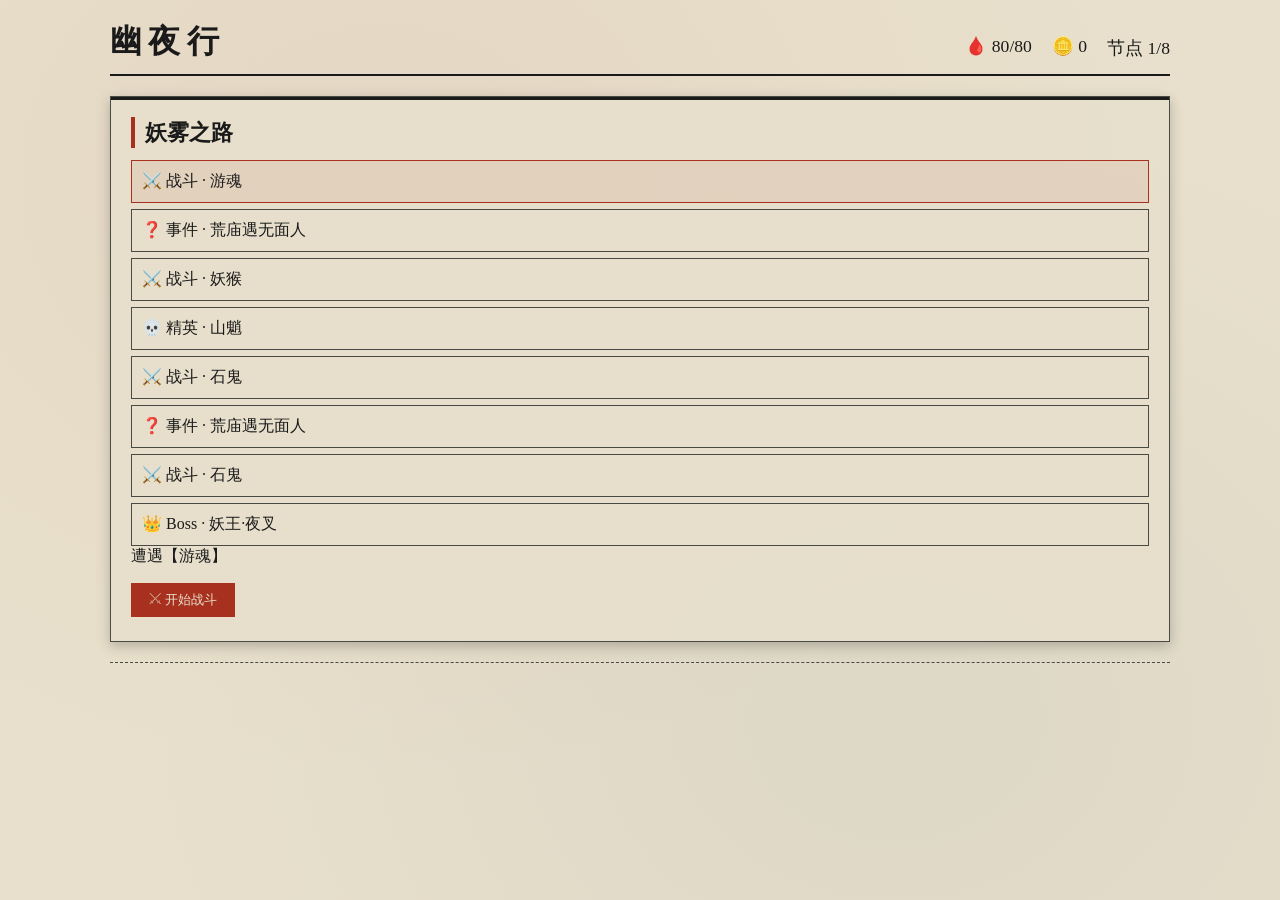
==== youye/index.html @ c71e5a1a "feat(youye): UI 层 + 平衡调优（无脑 42% / 有策略 77% 胜率）+ 平衡模拟脚本" ====
<!DOCTYPE html>
<html lang="zh-CN">
<head>
<meta charset="UTF-8">
<meta name="viewport" content="width=device-width, initial-scale=1.0">
<title>幽夜行 · 卡牌构筑 Roguelike</title>
<link rel="stylesheet" href="css/style.css">
</head>
<body>
<div id="app">
  <header id="topbar">
    <h1 class="title">幽夜行</h1>
    <div class="status">
      <span id="hp-display">🩸 80/80</span>
      <span id="gold-display">🪙 0</span>
      <span id="node-display">节点 0/8</span>
    </div>
  </header>

  <main id="main">
    <!-- 地图 -->
    <section id="map-panel" class="panel hidden">
      <h2>妖雾之路</h2>
      <div id="map-nodes"></div>
      <div id="map-desc"></div>
      <div id="map-actions"></div>
    </section>

    <!-- 战斗 -->
    <section id="battle-panel" class="panel hidden">
      <div id="enemy-area">
        <div id="enemy-intent"></div>
        <div id="enemy-card">
          <span id="enemy-name"></span>
          <div id="enemy-hp-bar"><div id="enemy-hp-fill"></div></div>
          <span id="enemy-hp-text"></span>
        </div>
      </div>
      <div id="player-area">
        <div id="energy-display">灵气 <b id="energy-num">3</b>/3</div>
        <div id="qish-display">气势 <b id="qish-num">0</b>/6</div>
        <div id="block-display">格挡 <b id="block-num">0</b></div>
        <div id="hp-battle">血量 <b id="hp-battle-num">80</b></div>
      </div>
      <div id="hand"></div>
      <div id="battle-actions">
        <button id="btn-end-turn" class="primary">结束回合 ▶</button>
        <button id="btn-discard">弃一张牌</button>
      </div>
    </section>

    <!-- 事件 -->
    <section id="event-panel" class="panel hidden">
      <h2 id="event-title"></h2>
      <p id="event-desc"></p>
      <div id="event-opts"></div>
    </section>

    <!-- 奖励 -->
    <section id="reward-panel" class="panel hidden">
      <h2 id="reward-title">战利品</h2>
      <div id="reward-cards"></div>
      <div id="reward-relic"></div>
    </section>

    <!-- 篝火 -->
    <section id="campfire-panel" class="panel hidden">
      <h2>🔥 篝火</h2>
      <p>休息片刻，花 50 金币回 20 血。</p>
      <button id="btn-campfire" class="primary">休息（−50 金，+20 血）</button>
      <button id="btn-campfire-skip">继续赶路</button>
    </section>

    <!-- 结算 -->
    <section id="end-panel" class="panel hidden">
      <h2 id="end-title"></h2>
      <p id="end-desc"></p>
      <button id="btn-restart" class="primary">再来一局</button>
    </section>

    <!-- 战斗日志 -->
    <div id="battle-log"></div>
  </main>
</div>
<script src="js/cards.js"></script>
<script src="js/engine.js"></script>
<script src="js/run.js"></script>
<script src="js/ui.js"></script>
</body>
</html>
---- youye/css/style.css ----
/* 水墨宣纸视觉规范 */
:root {
  --paper: #e8e0cc;
  --ink: #1a1a1a;
  --ink-soft: #4a4a44;
  --zhu: #a8301f;
  --dai: #2f4858;
  --qian: #8a6d2f;
  --shadow: rgba(26,26,26,.25);
}
* { box-sizing: border-box; margin: 0; padding: 0; }
body {
  font-family: "STKaiti","KaiTi","Songti SC","SimSun",serif;
  background:
    radial-gradient(ellipse at 30% 20%, rgba(168,48,31,.05), transparent 60%),
    radial-gradient(ellipse at 70% 80%, rgba(47,72,88,.06), transparent 60%),
    var(--paper);
  color: var(--ink);
  min-height: 100vh;
}
#app { max-width: 1100px; margin: 0 auto; padding: 20px; }

header#topbar {
  display: flex; justify-content: space-between; align-items: baseline;
  border-bottom: 2px solid var(--ink);
  padding-bottom: 10px; margin-bottom: 20px;
}
.title { font-size: 2em; letter-spacing: .2em; }
.status { display: flex; gap: 20px; font-size: 1.1em; }

.panel {
  background: rgba(232,224,204,.92);
  border: 1px solid var(--ink-soft);
  padding: 20px; margin-bottom: 20px;
  box-shadow: 0 4px 12px var(--shadow);
  position: relative;
}
.panel::before {
  content: ""; position: absolute; top: 0; left: 0;
  width: 100%; height: 3px; background: var(--ink);
}
h2 { font-size: 1.4em; margin-bottom: 12px; border-left: 4px solid var(--zhu); padding-left: 10px; }

button {
  font-family: inherit;
  background: var(--ink); color: var(--paper);
  border: none; padding: 8px 18px; cursor: pointer;
  transition: opacity .2s, transform .1s;
  margin: 4px 8px 4px 0;
}
button:hover { opacity: .85; transform: translateY(-1px); }
button:disabled { opacity: .4; cursor: not-allowed; transform: none; }
button.primary { background: var(--zhu); }

/* 卡牌 */
#hand { display: flex; flex-wrap: wrap; gap: 8px; justify-content: center; min-height: 160px; padding: 12px 0; }
.card {
  width: 92px; height: 132px;
  background: var(--paper);
  border: 2px solid var(--ink);
  border-radius: 4px;
  display: flex; flex-direction: column; align-items: center; justify-content: space-between;
  padding: 8px; cursor: pointer;
  transition: transform .15s, box-shadow .15s;
}
.card:hover { transform: translateY(-6px); box-shadow: 0 6px 14px var(--shadow); }
.card.attack { border-color: var(--zhu); }
.card.skill { border-color: var(--dai); }
.card.power { border-color: var(--qian); }
.card .cost {
  align-self: flex-end;
  width: 22px; height: 22px; border-radius: 50%;
  background: var(--zhu); color: var(--paper);
  display: flex; align-items: center; justify-content: center;
  font-size: .85em; font-weight: bold;
}
.card .name { font-size: .95em; text-align: center; font-weight: bold; }
.card .desc { font-size: .68em; color: var(--ink-soft); text-align: center; }
.card.rest { border-color: var(--qian); border-style: dashed; }

/* 敌人 */
#enemy-area { display: flex; align-items: center; gap: 20px; margin-bottom: 20px; }
#enemy-card { border: 2px solid var(--zhu); padding: 12px; min-width: 180px; background: rgba(168,48,31,.06); }
#enemy-intent { font-size: 1.3em; color: var(--zhu); font-weight: bold; }
#enemy-hp-bar { height: 10px; background: rgba(26,26,26,.1); margin: 6px 0; }
#enemy-hp-fill { height: 100%; background: var(--zhu); width: 100%; transition: width .3s; }

/* 玩家状态 */
#player-area { display: flex; gap: 24px; font-size: 1.1em; margin-bottom: 10px; flex-wrap: wrap; }
#energy-num, #qish-num, #block-num, #hp-battle-num { color: var(--zhu); }

/* 地图 */
#map-nodes { display: flex; flex-direction: column; gap: 6px; }
.node {
  padding: 10px; border: 1px solid var(--ink-soft);
  display: flex; justify-content: space-between; align-items: center;
  cursor: pointer; transition: background .2s;
}
.node:hover { background: rgba(168,48,31,.06); }
.node.done { opacity: .5; text-decoration: line-through; cursor: default; }
.node.current { border-color: var(--zhu); background: rgba(168,48,31,.08); }

/* 战斗日志 */
#battle-log {
  margin-top: 12px; padding: 10px; border-top: 1px dashed var(--ink-soft);
  max-height: 220px; overflow-y: auto; font-size: .85em; color: var(--ink-soft);
}
#battle-log div { padding: 2px 0; }

/* 事件选项 */
#event-opts { display: flex; flex-direction: column; gap: 8px; }
#event-opts button { text-align: left; background: var(--paper); color: var(--ink); border: 1px solid var(--ink); }
#event-opts button:hover { background: var(--ink); color: var(--paper); }

/* 奖励 */
#reward-cards { display: flex; gap: 12px; flex-wrap: wrap; }
#reward-cards .card { cursor: pointer; }
#reward-relic { margin-top: 12px; font-size: 1.05em; color: var(--qian); }

/* 结算 */
#end-panel { text-align: center; padding: 40px; }
#end-title { border: none; font-size: 2.2em; }

#map-actions { margin-top: 12px; }

.hidden { display: none !important; }
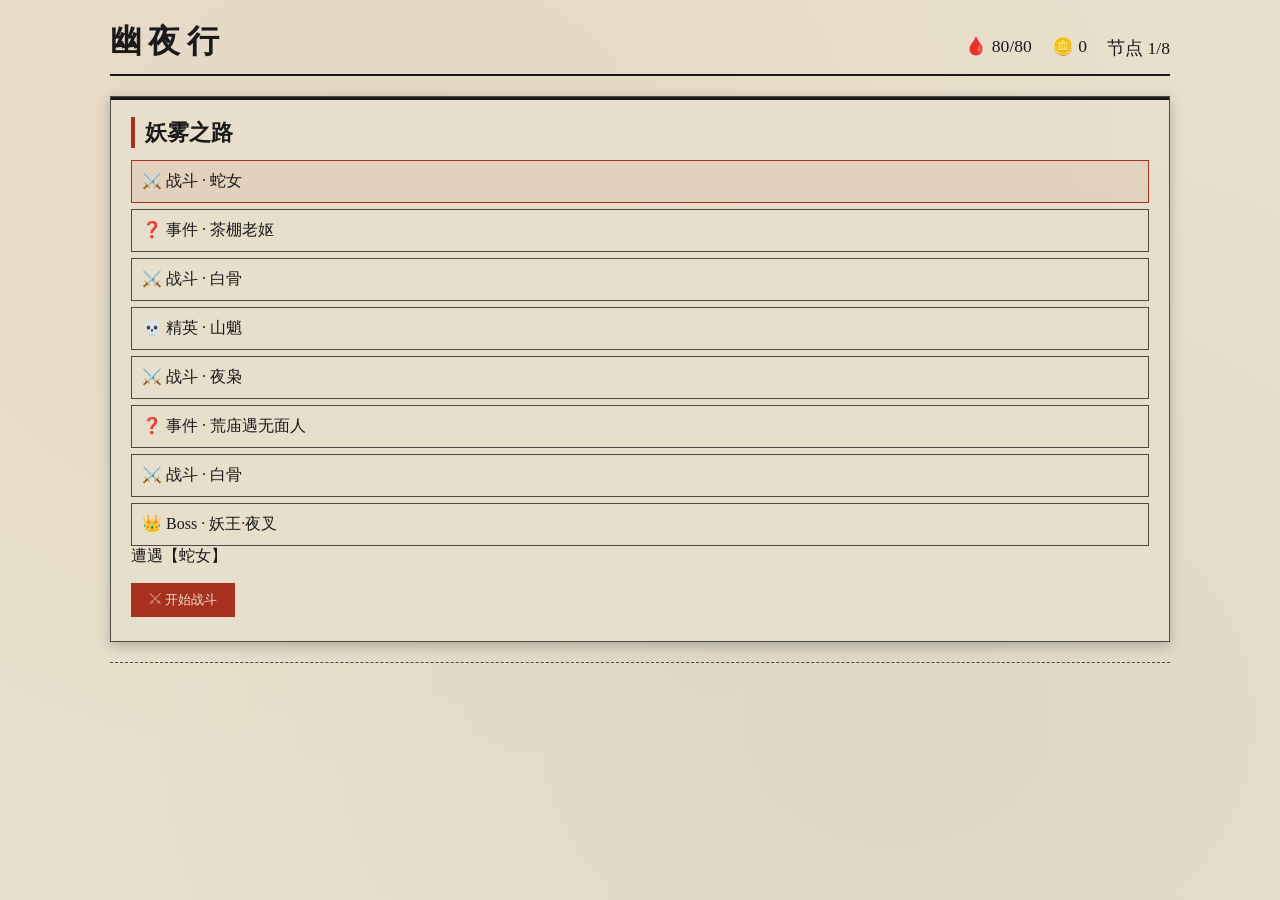
==== commit f03f8958: "feat(youye): 昆特同名牌(Bond)机制 + 本回合已打出战场行 UI（连牌发光+标记）" ====
--- a/youye/index.html
+++ b/youye/index.html
@@ -43,6 +43,10 @@
         <div id="hp-battle">血量 <b id="hp-battle-num">80</b></div>
       </div>
       <div id="hand"></div>
+      <div id="played-area">
+        <div id="played-label">本回合已打出</div>
+        <div id="played-cards"></div>
+      </div>
       <div id="battle-actions">
         <button id="btn-end-turn" class="primary">结束回合 ▶</button>
         <button id="btn-discard">弃一张牌</button>
--- a/youye/css/style.css
+++ b/youye/css/style.css
@@ -121,6 +121,40 @@
 #end-panel { text-align: center; padding: 40px; }
 #end-title { border: none; font-size: 2.2em; }
 
+/* 本回合已打出 */
+#played-area {
+  display: flex; align-items: center; gap: 12px;
+  margin-top: 12px; padding: 10px 14px;
+  border-top: 1px dashed var(--ink-soft);
+  min-height: 150px;
+}
+#played-label { font-size: .8em; color: var(--ink-soft); writing-mode: vertical-rl; }
+#played-cards { display: flex; gap: 6px; flex-wrap: wrap; align-items: flex-start; }
+#played-cards .card { width: 76px; height: 108px; opacity: .85; cursor: default; pointer-events: none; }
+#played-cards .card:hover { transform: none; box-shadow: none; }
+#played-cards .card.bonded {
+  opacity: 1;
+  border-color: var(--qian);
+  box-shadow: 0 0 12px rgba(138,109,47,.55), inset 0 0 8px rgba(138,109,47,.25);
+  animation: bondGlow 1.6s ease-in-out infinite;
+}
+/* 同名牌之间的连接线 */
+#played-cards .bond-link {
+  align-self: center; width: 22px; height: 3px;
+  background: linear-gradient(90deg, var(--qian), transparent);
+  position: relative;
+}
+#played-cards .bond-link::after {
+  content: "🔗"; position: absolute; left: 50%; top: 50%;
+  transform: translate(-50%,-50%); font-size: .7em;
+}
+@keyframes bondGlow {
+  0%,100% { box-shadow: 0 0 8px rgba(138,109,47,.45), inset 0 0 6px rgba(138,109,47,.2); }
+  50% { box-shadow: 0 0 18px rgba(138,109,47,.75), inset 0 0 12px rgba(138,109,47,.35); }
+}
+#played-cards .card .desc { font-size: .6em; }
+#played-cards .card .name { font-size: .85em; }
+
 #map-actions { margin-top: 12px; }
 
 .hidden { display: none !important; }
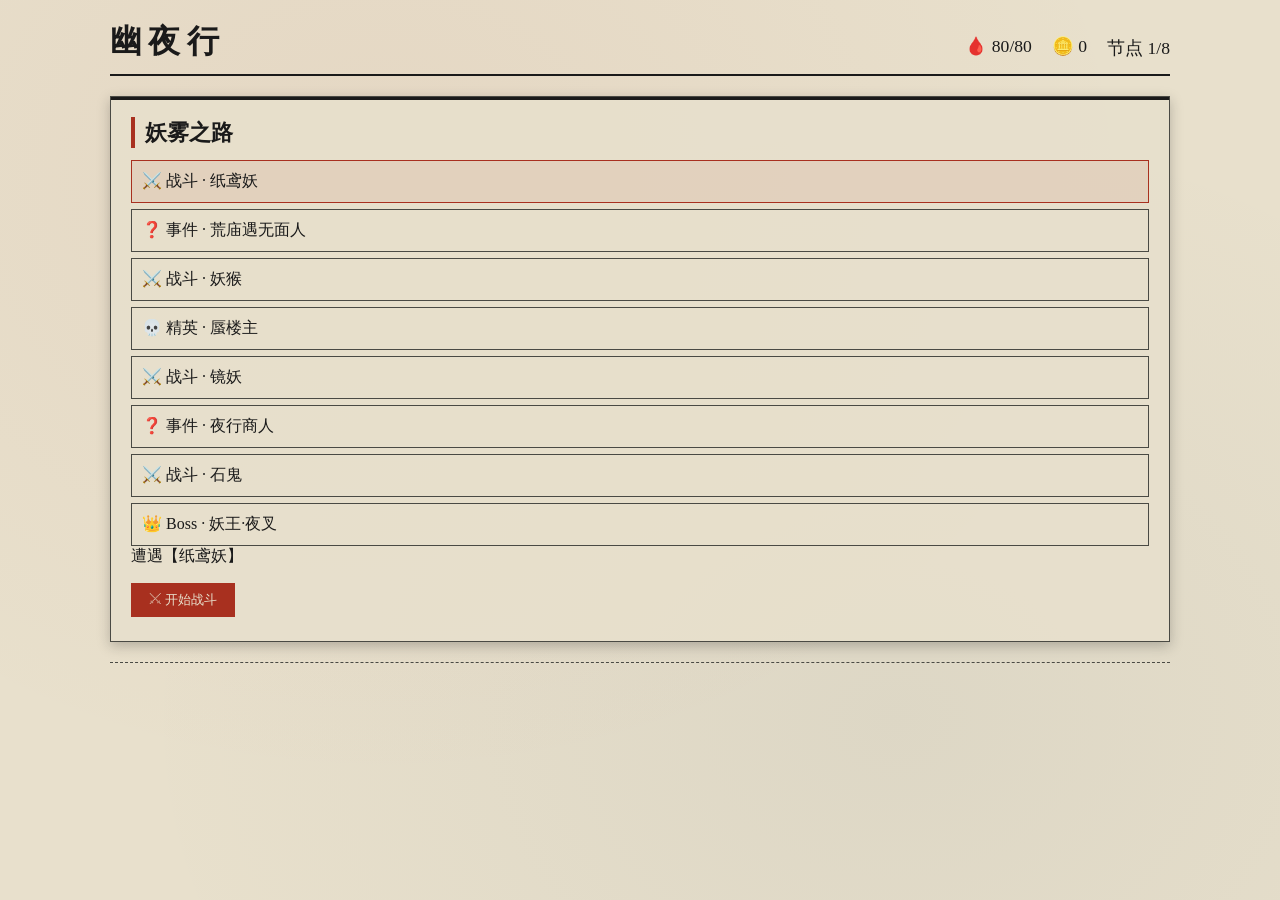
==== commit b3de79b8: "feat(youye): Bond 动态特效 - 伤害数字弹出、连牌爆发光环、屏幕闪光、敌人震动" ====
--- a/youye/index.html
+++ b/youye/index.html
@@ -85,6 +85,7 @@
     <!-- 战斗日志 -->
     <div id="battle-log"></div>
   </main>
+<div id="fx-layer"></div>
 </div>
 <script src="js/cards.js"></script>
 <script src="js/engine.js"></script>
--- a/youye/css/style.css
+++ b/youye/css/style.css
@@ -155,6 +155,53 @@
 #played-cards .card .desc { font-size: .6em; }
 #played-cards .card .name { font-size: .85em; }
 
+/* —— 动态特效层 —— */
+#fx-layer {
+  position: fixed; inset: 0; pointer-events: none; z-index: 999;
+}
+.fx-dmg {
+  position: absolute; font-size: 38px; font-weight: bold;
+  color: var(--zhu); text-shadow: 0 2px 6px rgba(0,0,0,.4);
+  animation: dmgFloat 1.6s ease-out forwards;
+  white-space: nowrap;
+}
+.fx-dmg.bond { color: var(--qian); font-size: 48px; text-shadow: 0 0 12px rgba(138,109,47,.8); }
+.fx-dmg.ult { color: var(--zhu); font-size: 60px; text-shadow: 0 0 16px rgba(168,48,31,.9); }
+@keyframes dmgFloat {
+  0% { opacity: 0; transform: translate(-50%,-50%) scale(.4); }
+  12% { opacity: 1; transform: translate(-50%,-65%) scale(1.3); }
+  25% { transform: translate(-50%,-75%) scale(1); }
+  80% { opacity: 1; transform: translate(-50%,-130%) scale(.95); }
+  100% { opacity: 0; transform: translate(-50%,-150%) scale(.9); }
+}
+.fx-bond {
+  position: absolute; width: 12px; height: 12px; border-radius: 50%;
+  border: 4px solid var(--qian); transform: translate(-50%,-50%);
+  animation: bondBurst 1s ease-out forwards;
+}
+@keyframes bondBurst {
+  0% { width: 14px; height: 14px; opacity: 1; }
+  100% { width: 340px; height: 340px; opacity: 0; }
+}
+.fx-flash {
+  position: fixed; inset: 0; pointer-events: none;
+  animation: screenFlash .6s ease-out forwards;
+}
+@keyframes screenFlash {
+  0% { background: rgba(138,109,47,.45); }
+  60% { background: rgba(138,109,47,.15); }
+  100% { background: transparent; }
+}
+.fx-shake { animation: shake .4s ease-out; }
+@keyframes shake {
+  0%,100% { transform: translate(0,0); }
+  15% { transform: translate(-8px,3px); }
+  30% { transform: translate(8px,-3px); }
+  45% { transform: translate(-6px,2px); }
+  60% { transform: translate(6px,-2px); }
+  80% { transform: translate(-3px,1px); }
+}
+
 #map-actions { margin-top: 12px; }
 
 .hidden { display: none !important; }
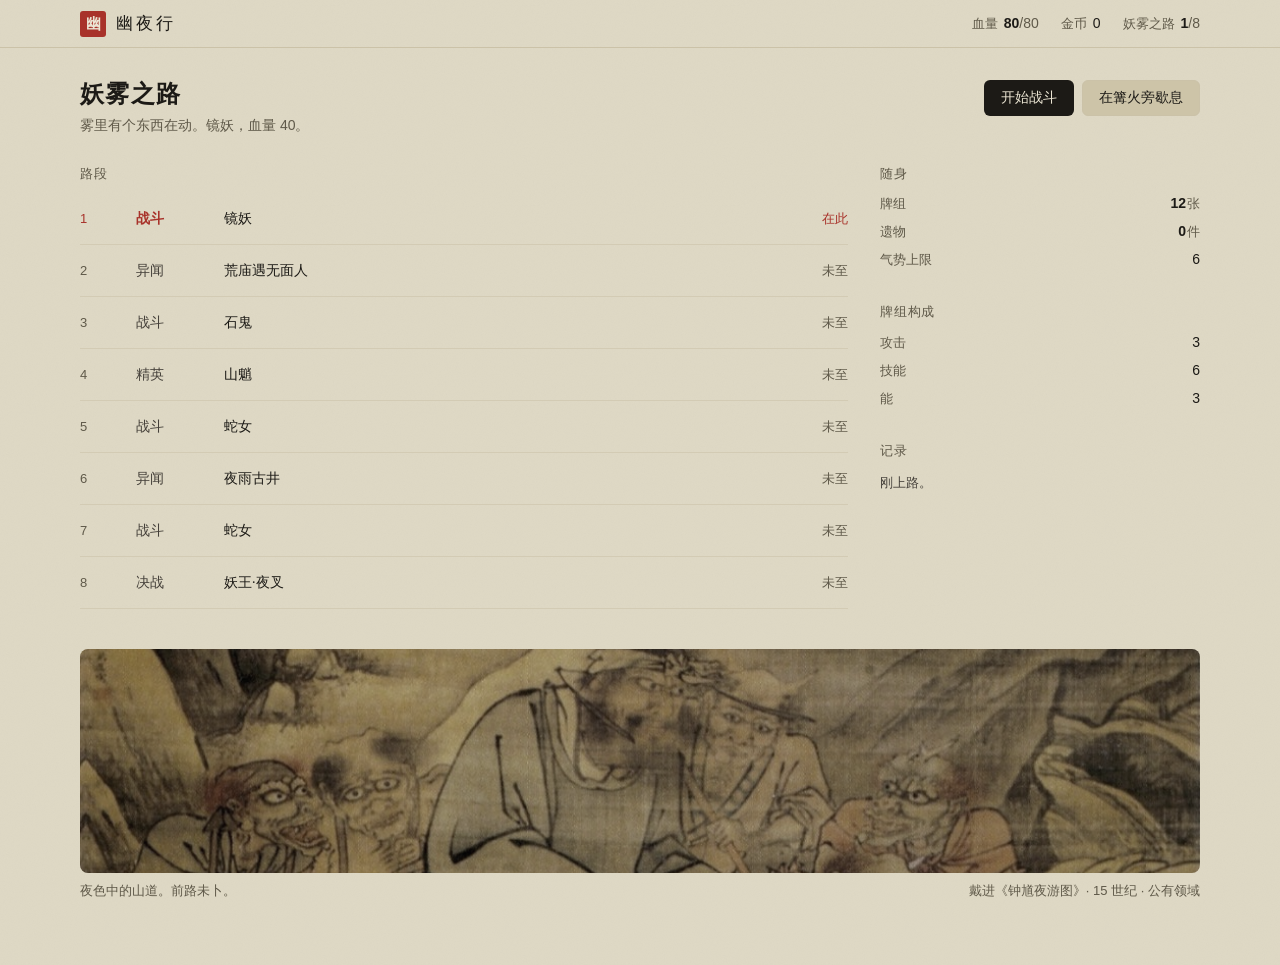
==== commit 5e976e29: "feat(youye): design-taste-frontend 重设计 — achromatic-ledger 风格、宣纸矿物色板、真画敌人画像" ====
--- a/youye/index.html
+++ b/youye/index.html
@@ -8,88 +8,197 @@
 </head>
 <body>
 <div id="app">
+
   <header id="topbar">
-    <h1 class="title">幽夜行</h1>
-    <div class="status">
-      <span id="hp-display">🩸 80/80</span>
-      <span id="gold-display">🪙 0</span>
-      <span id="node-display">节点 0/8</span>
+    <div class="brand">
+      <span class="seal" aria-hidden="true">幽</span>
+      <span class="wordmark">幽夜行</span>
     </div>
+    <dl class="run-state">
+      <div class="run-stat"><dt>血量</dt><dd><b id="hp-display">80</b><span class="of" id="hp-max">/80</span></dd></div>
+      <div class="run-stat"><dt>金币</dt><dd id="gold-display">0</dd></div>
+      <div class="run-stat"><dt>妖雾之路</dt><dd><b id="node-display">1</b><span class="of" id="node-max">/8</span></dd></div>
+    </dl>
   </header>
 
-  <main id="main">
+  <main id="canvas">
+
     <!-- 地图 -->
-    <section id="map-panel" class="panel hidden">
-      <h2>妖雾之路</h2>
-      <div id="map-nodes"></div>
-      <div id="map-desc"></div>
-      <div id="map-actions"></div>
+    <section id="map-panel" class="screen hidden">
+      <div class="title-row">
+        <div class="title-block">
+          <h1>妖雾之路</h1>
+          <p class="sub" id="map-sub"></p>
+        </div>
+        <div class="title-actions" id="map-actions"></div>
+      </div>
+      <div class="battle-grid">
+        <div class="battle-main">
+          <section class="block">
+            <h2 class="block-label">路段</h2>
+            <ol class="road" id="map-nodes"></ol>
+          </section>
+        </div>
+        <aside class="rail">
+          <section class="block">
+            <h2 class="block-label">随身</h2>
+            <dl class="kv-list">
+              <div><dt>牌组</dt><dd><b id="map-deck">12</b><span class="of">张</span></dd></div>
+              <div><dt>遗物</dt><dd><b id="map-relics">0</b><span class="of">件</span></dd></div>
+              <div><dt>气势上限</dt><dd id="map-qishcap">6</dd></div>
+            </dl>
+          </section>
+          <section class="block">
+            <h2 class="block-label">牌组构成</h2>
+            <dl class="kv-list" id="map-deck-mix"></dl>
+          </section>
+          <section class="block block-log">
+            <h2 class="block-label">记录</h2>
+            <div class="log" id="map-log"></div>
+          </section>
+        </aside>
+      </div>
+      <figure class="road-figure" id="road-figure">
+        <img id="road-figure-img" src="img/road-night.jpg" alt="夜色中的山道">
+        <figcaption>
+          <span class="figure-what">夜色中的山道。前路未卜。</span>
+          <span class="figure-credit" id="road-figure-credit"></span>
+        </figcaption>
+      </figure>
     </section>
 
     <!-- 战斗 -->
-    <section id="battle-panel" class="panel hidden">
-      <div id="enemy-area">
-        <div id="enemy-intent"></div>
-        <div id="enemy-card">
-          <span id="enemy-name"></span>
-          <div id="enemy-hp-bar"><div id="enemy-hp-fill"></div></div>
-          <span id="enemy-hp-text"></span>
-        </div>
-      </div>
-      <div id="player-area">
-        <div id="energy-display">灵气 <b id="energy-num">3</b>/3</div>
-        <div id="qish-display">气势 <b id="qish-num">0</b>/6</div>
-        <div id="block-display">格挡 <b id="block-num">0</b></div>
-        <div id="hp-battle">血量 <b id="hp-battle-num">80</b></div>
-      </div>
-      <div id="hand"></div>
-      <div id="played-area">
-        <div id="played-label">本回合已打出</div>
-        <div id="played-cards"></div>
-      </div>
-      <div id="battle-actions">
-        <button id="btn-end-turn" class="primary">结束回合 ▶</button>
-        <button id="btn-discard">弃一张牌</button>
+    <section id="battle-panel" class="screen hidden">
+      <div class="title-row">
+        <div class="title-block">
+          <h1 id="battle-title">游魂</h1>
+          <p class="sub" id="battle-sub"></p>
+        </div>
+        <div class="title-actions">
+          <button id="btn-end-turn" class="primary">结束回合</button>
+          <button id="btn-discard" class="ghost">弃一张牌</button>
+        </div>
+      </div>
+
+      <div class="battle-grid">
+        <div class="battle-main">
+
+          <section class="block">
+            <h2 class="block-label">战阵</h2>
+            <div class="played-line" id="played-cards"></div>
+            <p class="empty" id="played-empty">本回合尚未出牌</p>
+          </section>
+
+          <section class="block block-hand">
+            <h2 class="block-label">手牌</h2>
+            <div class="hand" id="hand"></div>
+            <p class="empty" id="hand-empty">手牌已空，结束回合。</p>
+          </section>
+
+        </div>
+
+        <aside class="rail">
+
+          <section class="block">
+            <h2 class="block-label">对手</h2>
+            <div class="foe">
+              <div class="foe-portrait" id="enemy-portrait"></div>
+              <div class="foe-body">
+                <p class="foe-intent" id="enemy-intent"></p>
+                <div class="meter meter-danger"><div class="meter-fill" id="enemy-hp-fill"></div></div>
+                <p class="meter-ends"><span>血量</span><span id="enemy-hp-text"></span></p>
+              </div>
+            </div>
+          </section>
+
+          <section class="block">
+            <h2 class="block-label">我方</h2>
+            <div class="qish">
+              <p class="qish-value"><b id="qish-num">0</b><span class="of">/6</span></p>
+              <p class="qish-cap">气势 · 攒满发动一剑霜寒</p>
+              <div class="meter meter-gold"><div class="meter-fill" id="qish-fill"></div></div>
+            </div>
+            <dl class="kv-list">
+              <div><dt>灵气</dt><dd><b id="energy-num">3</b><span class="of">/3</span></dd></div>
+              <div><dt>格挡</dt><dd id="block-num">0</dd></div>
+              <div><dt>血量</dt><dd id="hp-battle-num">80</dd></div>
+            </dl>
+          </section>
+
+          <section class="block">
+            <h2 class="block-label">牌堆</h2>
+            <dl class="kv-list">
+              <div><dt>抽牌堆</dt><dd id="deck-count">0</dd></div>
+              <div><dt>弃牌堆</dt><dd id="discard-count">0</dd></div>
+              <div><dt>遗物</dt><dd id="relic-count">0</dd></div>
+            </dl>
+          </section>
+
+          <section class="block block-log">
+            <h2 class="block-label">日志</h2>
+            <div class="log" id="battle-log"></div>
+          </section>
+
+        </aside>
       </div>
     </section>
 
     <!-- 事件 -->
-    <section id="event-panel" class="panel hidden">
-      <h2 id="event-title"></h2>
-      <p id="event-desc"></p>
-      <div id="event-opts"></div>
+    <section id="event-panel" class="screen hidden">
+      <div class="title-row">
+        <div class="title-block">
+          <h1 id="event-title"></h1>
+          <p class="sub" id="event-desc"></p>
+        </div>
+      </div>
+      <ul class="choices" id="event-opts"></ul>
     </section>
 
     <!-- 奖励 -->
-    <section id="reward-panel" class="panel hidden">
-      <h2 id="reward-title">战利品</h2>
-      <div id="reward-cards"></div>
-      <div id="reward-relic"></div>
+    <section id="reward-panel" class="screen hidden">
+      <div class="title-row">
+        <div class="title-block">
+          <h1>战利品</h1>
+          <p class="sub">选一张卡加入牌组</p>
+        </div>
+      </div>
+      <div class="hand hand-reward" id="reward-cards"></div>
+      <p class="relic-line" id="reward-relic"></p>
     </section>
 
     <!-- 篝火 -->
-    <section id="campfire-panel" class="panel hidden">
-      <h2>🔥 篝火</h2>
-      <p>休息片刻，花 50 金币回 20 血。</p>
-      <button id="btn-campfire" class="primary">休息（−50 金，+20 血）</button>
-      <button id="btn-campfire-skip">继续赶路</button>
+    <section id="campfire-panel" class="screen hidden">
+      <div class="title-row">
+        <div class="title-block">
+          <h1>篝火</h1>
+          <p class="sub">夜路太长，火边能歇一会儿。花 50 金币换 20 点血量。</p>
+        </div>
+        <div class="title-actions">
+          <button id="btn-campfire" class="primary">歇息（−50 金，+20 血）</button>
+          <button id="btn-campfire-skip" class="ghost">继续赶路</button>
+        </div>
+      </div>
     </section>
 
     <!-- 结算 -->
-    <section id="end-panel" class="panel hidden">
-      <h2 id="end-title"></h2>
-      <p id="end-desc"></p>
-      <button id="btn-restart" class="primary">再来一局</button>
-    </section>
-
-    <!-- 战斗日志 -->
-    <div id="battle-log"></div>
+    <section id="end-panel" class="screen hidden">
+      <div class="title-row">
+        <div class="title-block">
+          <h1 id="end-title"></h1>
+          <p class="sub" id="end-desc"></p>
+        </div>
+        <div class="title-actions">
+          <button id="btn-restart" class="primary">再来一局</button>
+        </div>
+      </div>
+    </section>
+
   </main>
-<div id="fx-layer"></div>
 </div>
+<div id="fx-layer" aria-hidden="true"></div>
 <script src="js/cards.js"></script>
 <script src="js/engine.js"></script>
 <script src="js/run.js"></script>
 <script src="js/ui.js"></script>
 </body>
-</html>+</html>
--- a/youye/css/style.css
+++ b/youye/css/style.css
@@ -1,207 +1,363 @@
-/* 水墨宣纸视觉规范 */
+/* ============================================================
+   幽夜行 — 水墨宣纸
+   风格：achromatic-ledger (seed 1168326166)
+   规则：app screen（references/app-screens.md）
+   ============================================================ */
+
 :root {
-  --paper: #e8e0cc;
-  --ink: #1a1a1a;
-  --ink-soft: #4a4a44;
-  --zhu: #a8301f;
-  --dai: #2f4858;
-  --qian: #8a6d2f;
-  --shadow: rgba(26,26,26,.25);
-}
+  /* 地面与墨：宣纸 / 松烟墨
+   所有浅色纸面 l < 0.88：不是奶油色，是宣纸本色 */
+  --paper:      #ded8c4;   /* 宣纸，页面地面 */
+  --surface:    #ebe5d3;   /* 卡片，比地面高一级 */
+  --raised:     #cdc4a8;   /* 井、轨道，比地面低一级 */
+  --ink:        #1c1a16;   /* 松烟墨，正文 */
+  --ink-2:      #45403a;   /* 次级正文 */
+  --muted:      #5f5949;   /* 说明文字，对地面 4.89:1 */
+  --border:     #cbc2a8;   /* 纸边 1.25:1 */
+  --rule:       #d3cbb4;   /* 行分隔 */
+
+  /* 三色矿物：数据色，不进 chrome */
+  --zhu:        #a8322a;   /* 朱砂：敌 / 攻击，本屏主数据 */
+  --dai:        #2f5d70;   /* 石青：技 / 格挡 */
+  --qian:       #6f520b;   /* 藤黄（文字） */
+  --qian-bar:   #b08a2a;   /* 藤黄（色带 / 计量条） */
+  --gilded:     #e5d9b4;   /* 连牌时压金纹的纸 */
+
+  --radius-card: 8px;
+  --radius-control: 6px;
+  --gap: 12px;
+  --pad: 24px;
+  --control-height: 36px;
+  --fs-title: 24px;
+  --fs-section: 16px;
+  --fs-kpi: 30px;
+  --fs-body: 14px;
+  --fs-small: 13px;
+  --col: 1120px;
+  --rail: 320px;
+
+  --face-serif: "Songti SC", "STSong", "Source Han Serif SC", "Noto Serif CJK SC", "SimSun", serif;
+  --face-sans:  "PingFang SC", "Hiragino Sans GB", "Source Han Sans SC", "Noto Sans CJK SC", "Microsoft YaHei", sans-serif;
+}
+
 * { box-sizing: border-box; margin: 0; padding: 0; }
+
 body {
-  font-family: "STKaiti","KaiTi","Songti SC","SimSun",serif;
-  background:
-    radial-gradient(ellipse at 30% 20%, rgba(168,48,31,.05), transparent 60%),
-    radial-gradient(ellipse at 70% 80%, rgba(47,72,88,.06), transparent 60%),
-    var(--paper);
+  font-family: var(--face-sans);
+  font-size: var(--fs-body);
+  line-height: 1.5;
   color: var(--ink);
+  background-color: var(--paper);
+  /* 宣纸纤维：SVG 噪点纹理，不是渐变 */
+  background-image: url("data:image/svg+xml,%3Csvg xmlns='http://www.w3.org/2000/svg' width='200' height='200'%3E%3Cfilter id='n'%3E%3CfeTurbulence type='fractalNoise' baseFrequency='0.9' numOctaves='4' stitchTiles='stitch'/%3E%3CfeColorMatrix type='saturate' values='0'/%3E%3C/filter%3E%3Crect width='200' height='200' filter='url(%23n)' opacity='0.04'/%3E%3C/svg%3E");
+  -webkit-font-smoothing: antialiased;
   min-height: 100vh;
 }
-#app { max-width: 1100px; margin: 0 auto; padding: 20px; }
-
-header#topbar {
-  display: flex; justify-content: space-between; align-items: baseline;
-  border-bottom: 2px solid var(--ink);
-  padding-bottom: 10px; margin-bottom: 20px;
-}
-.title { font-size: 2em; letter-spacing: .2em; }
-.status { display: flex; gap: 20px; font-size: 1.1em; }
-
-.panel {
-  background: rgba(232,224,204,.92);
-  border: 1px solid var(--ink-soft);
-  padding: 20px; margin-bottom: 20px;
-  box-shadow: 0 4px 12px var(--shadow);
-  position: relative;
-}
-.panel::before {
-  content: ""; position: absolute; top: 0; left: 0;
-  width: 100%; height: 3px; background: var(--ink);
-}
-h2 { font-size: 1.4em; margin-bottom: 12px; border-left: 4px solid var(--zhu); padding-left: 10px; }
-
+
+h1, h2, h3, .card-name, .wordmark, .seal { font-family: var(--face-serif); }
+
+b, strong { font-weight: 600; }
+.of { color: var(--muted); font-weight: 400; }
+
+/* ---------- 顶栏 ---------- */
+#topbar {
+  height: 48px;
+  border-bottom: 1px solid var(--border);
+  padding: 0 max(32px, calc((100% - var(--col)) / 2));
+  display: flex; align-items: center; justify-content: space-between; gap: 16px;
+}
+.brand { display: flex; align-items: center; gap: 10px; }
+.seal {
+  width: 26px; height: 26px; flex: none;
+  background: var(--zhu); color: var(--surface);
+  font-size: 15px; line-height: 26px; text-align: center;
+  border-radius: 3px;
+  font-weight: 600;
+}
+.wordmark { font-size: 17px; letter-spacing: .18em; }
+
+.run-state { display: flex; gap: 22px; }
+.run-stat { display: flex; align-items: baseline; gap: 6px; }
+.run-stat dt { font-size: var(--fs-small); color: var(--muted); }
+.run-stat dd { font-size: var(--fs-body); font-variant-numeric: tabular-nums; }
+
+/* ---------- 画布 ---------- */
+#canvas { padding: 32px max(32px, calc((100% - var(--col)) / 2)) 64px; }
+.screen { display: flex; flex-direction: column; }
+
+.title-row {
+  display: flex; align-items: flex-start; justify-content: space-between; gap: 24px;
+  margin-bottom: 28px;
+}
+.title-block { min-width: 0; }
+h1 {
+  font-size: var(--fs-title); font-weight: 600; letter-spacing: .06em; line-height: 1.2;
+}
+.sub {
+  font-size: var(--fs-body); color: var(--muted); margin-top: 6px; max-width: 62ch;
+}
+.title-actions { display: flex; gap: 8px; flex: none; }
+
+/* ---------- 区块 ---------- */
+.block { margin-bottom: 32px; }
+.block-label {
+  font-family: var(--face-sans);
+  font-size: var(--fs-small); font-weight: 500; color: var(--muted);
+  letter-spacing: .06em; margin-bottom: 10px;
+}
+.empty { font-size: var(--fs-small); color: var(--muted); padding: 10px 0; }
+
+/* ---------- 战斗栅格 ---------- */
+.battle-grid {
+  display: grid; grid-template-columns: minmax(0, 1fr) var(--rail); gap: 32px;
+  align-items: start;
+}
+.battle-main { min-width: 0; }
+.rail { min-width: 0; }
+
+/* ---------- 手牌 / 战阵 ---------- */
+.hand, .played-line {
+  display: flex; gap: 8px; align-items: flex-start;
+  overflow-x: auto; padding-bottom: 4px;
+}
+.played-line { flex-wrap: wrap; overflow: visible; }
+
+.card {
+  position: relative; flex: none;
+  width: 108px; height: 150px;
+  padding: 12px 10px 10px;
+  background: var(--surface);
+  border: 1px solid var(--border);
+  border-radius: var(--radius-card);
+  display: flex; flex-direction: column; gap: 4px;
+  text-align: left; font-family: inherit; color: inherit;
+  cursor: pointer;
+  transition: transform .14s ease, border-color .14s ease, background-color .14s ease;
+}
+.card::before {
+  content: ""; position: absolute; top: -1px; left: -1px; right: -1px; height: 4px;
+  background: var(--tone, var(--muted)); border-radius: 7px 7px 0 0;
+}
+.card.attack { --tone: var(--zhu); }
+.card.skill  { --tone: var(--dai); }
+.card.power  { --tone: var(--qian); }
+.card.rest   { --tone: var(--dai); }
+
+button.card:hover { transform: translateY(-4px); border-color: var(--tone); }
+button.card:active { transform: translateY(-1px); }
+button.card:disabled { cursor: not-allowed; opacity: .45; transform: none; }
+button.card:focus-visible { outline: 2px solid var(--zhu); outline-offset: 2px; }
+
+.card-top { display: flex; justify-content: space-between; align-items: baseline; gap: 6px; }
+.card-type { font-size: var(--fs-small); color: var(--tone); font-weight: 500; }
+.card-cost { font-size: 15px; font-weight: 600; font-variant-numeric: tabular-nums; }
+.card-name { font-size: 15px; font-weight: 600; letter-spacing: .04em; line-height: 1.3; }
+.card-desc {
+  font-size: var(--fs-small); color: var(--muted); line-height: 1.5;
+  font-family: var(--face-sans);
+}
+.card-mark {
+  position: absolute; right: 10px; bottom: 8px;
+  font-size: var(--fs-small); font-weight: 600; color: var(--qian);
+  font-variant-numeric: tabular-nums;
+}
+.card.bonded { border-color: var(--qian-bar); background: var(--gilded); }
+
+/* 同名牌之间的金印 */
+.bond-link {
+  position: relative; align-self: center; flex: none;
+  width: 26px; height: 2px; background: var(--qian-bar);
+}
+.bond-link::after {
+  content: ""; position: absolute; left: 50%; top: 50%;
+  width: 8px; height: 8px; background: var(--qian-bar);
+  transform: translate(-50%, -50%) rotate(45deg);
+}
+
+/* 战阵里的牌不可点 */
+.played-line .card { cursor: default; }
+.played-line .card:hover { transform: none; border-color: var(--border); background: var(--surface); }
+.played-line .card.bonded:hover { border-color: var(--qian-bar); background: var(--gilded); }
+
+/* ---------- 对手 ---------- */
+.foe { display: flex; gap: 14px; align-items: flex-start; }
+.foe-portrait {
+  position: relative; width: 88px; height: 88px; flex: none;
+  background: var(--raised); border: 1px solid var(--border);
+  border-radius: var(--radius-card); overflow: hidden;
+}
+.foe-img {
+  position: absolute; inset: 0; width: 100%; height: 100%;
+  object-fit: cover; opacity: 0; transition: opacity .18s ease;
+}
+.foe-img.is-loaded { opacity: 1; }
+.foe-glyph {
+  position: absolute; inset: 0; display: flex; align-items: center; justify-content: center;
+  font-family: var(--face-serif); font-size: 30px; color: var(--ink-2);
+}
+.foe-body { flex: 1; min-width: 0; }
+.foe-name { font-family: var(--face-serif); font-size: var(--fs-section); font-weight: 600; margin-bottom: 4px; }
+.foe-intent { font-size: var(--fs-small); color: var(--ink-2); margin-bottom: 8px; }
+
+.meter { height: 8px; border-radius: 999px; background: var(--raised); overflow: hidden; }
+.meter-fill { height: 100%; border-radius: 999px; background: var(--tone, var(--zhu)); transition: width .3s ease; }
+.meter-danger { --tone: var(--zhu); }
+.meter-gold { --tone: var(--qian-bar); }
+.meter-ends {
+  display: flex; justify-content: space-between; margin-top: 5px;
+  font-size: var(--fs-small); color: var(--muted); font-variant-numeric: tabular-nums;
+}
+
+/* ---------- 我方 ---------- */
+.qish { margin-bottom: 14px; }
+.qish-value { font-size: var(--fs-kpi); font-weight: 600; line-height: 1; font-variant-numeric: tabular-nums; }
+.qish-value .of { font-size: var(--fs-body); margin-left: 2px; }
+.qish-cap { font-size: var(--fs-small); color: var(--muted); margin: 6px 0 8px; }
+
+.kv-list { display: flex; flex-direction: column; gap: 7px; }
+.kv-list > div { display: flex; justify-content: space-between; align-items: baseline; gap: 12px; }
+.kv-list dt { font-size: var(--fs-small); color: var(--muted); }
+.kv-list dd { font-size: var(--fs-body); font-variant-numeric: tabular-nums; }
+.kv-list dd .of { font-size: var(--fs-small); margin-left: 1px; }
+
+/* ---------- 日志 ---------- */
+.log { max-height: 210px; overflow-y: auto; font-size: var(--fs-small); color: var(--ink-2); }
+.log p { padding: 3px 0; border-bottom: 1px solid var(--rule); }
+.log p:last-child { border-bottom: none; }
+.log .log-warn { color: var(--zhu); }
+
+/* ---------- 道路（地图） ---------- */
+.road { list-style: none; }
+.road li {
+  display: grid; grid-template-columns: 40px 72px minmax(0, 1fr) auto;
+  align-items: baseline; gap: 16px;
+  padding: 15px 0; border-bottom: 1px solid var(--rule);
+}
+.road-num { font-size: var(--fs-small); color: var(--muted); font-variant-numeric: tabular-nums; }
+.road-kind { font-size: var(--fs-body); color: var(--ink-2); }
+.road-name { font-family: var(--face-serif); font-size: var(--fs-body); color: var(--ink); }
+.road-state { font-size: var(--fs-small); color: var(--muted); text-align: right; }
+.road li.done .road-name, .road li.done .road-kind { color: var(--muted); }
+.road li.current .road-kind { color: var(--zhu); font-weight: 600; }
+.road li.current .road-state, .road li.current .road-num { color: var(--zhu); }
+
+/* 夜色山道：地图下方的一幅真画 */
+.road-figure { margin-top: 8px; display: flex; flex-direction: column; gap: 8px; }
+.road-figure img {
+  display: block; width: 100%; height: 224px; object-fit: cover;
+  border-radius: var(--radius-card);
+  filter: saturate(.55) contrast(.97) brightness(1.06);
+}
+.road-figure figcaption {
+  display: flex; justify-content: space-between; align-items: baseline; gap: 16px;
+  font-size: var(--fs-small); color: var(--muted);
+}
+.figure-what { font-family: var(--face-serif); }
+.figure-credit { color: var(--muted); text-align: right; }
+.road-figure.is-empty { display: none; }
+
+/* ---------- 选择（事件） ---------- */
+.choices { list-style: none; max-width: 760px; }
+.choices li + li { margin-top: 8px; }
+.choices button {
+  width: 100%; height: auto; min-height: 52px;
+  padding: 13px 16px;
+  display: flex; align-items: baseline; justify-content: space-between; gap: 20px;
+  background: var(--surface); color: var(--ink);
+  border: 1px solid var(--border); border-radius: var(--radius-card);
+  font-family: var(--face-serif); font-size: var(--fs-body); text-align: left;
+  transition: background-color .14s ease, border-color .14s ease;
+}
+.choices button:hover { border-color: var(--ink-2); }
+.choices button:focus-visible { outline: 2px solid var(--zhu); outline-offset: 2px; }
+.choice-note {
+  font-family: var(--face-sans); font-size: var(--fs-small); color: var(--muted);
+  font-variant-numeric: tabular-nums; white-space: nowrap;
+}
+
+/* ---------- 战利品 ---------- */
+.hand-reward { flex-wrap: wrap; overflow: visible; }
+.relic-line { font-size: var(--fs-body); color: var(--qian); margin-top: 20px; }
+
+/* ---------- 按钮 ---------- */
 button {
-  font-family: inherit;
-  background: var(--ink); color: var(--paper);
-  border: none; padding: 8px 18px; cursor: pointer;
-  transition: opacity .2s, transform .1s;
-  margin: 4px 8px 4px 0;
-}
-button:hover { opacity: .85; transform: translateY(-1px); }
-button:disabled { opacity: .4; cursor: not-allowed; transform: none; }
-button.primary { background: var(--zhu); }
-
-/* 卡牌 */
-#hand { display: flex; flex-wrap: wrap; gap: 8px; justify-content: center; min-height: 160px; padding: 12px 0; }
-.card {
-  width: 92px; height: 132px;
-  background: var(--paper);
-  border: 2px solid var(--ink);
-  border-radius: 4px;
-  display: flex; flex-direction: column; align-items: center; justify-content: space-between;
-  padding: 8px; cursor: pointer;
-  transition: transform .15s, box-shadow .15s;
-}
-.card:hover { transform: translateY(-6px); box-shadow: 0 6px 14px var(--shadow); }
-.card.attack { border-color: var(--zhu); }
-.card.skill { border-color: var(--dai); }
-.card.power { border-color: var(--qian); }
-.card .cost {
-  align-self: flex-end;
-  width: 22px; height: 22px; border-radius: 50%;
-  background: var(--zhu); color: var(--paper);
-  display: flex; align-items: center; justify-content: center;
-  font-size: .85em; font-weight: bold;
-}
-.card .name { font-size: .95em; text-align: center; font-weight: bold; }
-.card .desc { font-size: .68em; color: var(--ink-soft); text-align: center; }
-.card.rest { border-color: var(--qian); border-style: dashed; }
-
-/* 敌人 */
-#enemy-area { display: flex; align-items: center; gap: 20px; margin-bottom: 20px; }
-#enemy-card { border: 2px solid var(--zhu); padding: 12px; min-width: 180px; background: rgba(168,48,31,.06); }
-#enemy-intent { font-size: 1.3em; color: var(--zhu); font-weight: bold; }
-#enemy-hp-bar { height: 10px; background: rgba(26,26,26,.1); margin: 6px 0; }
-#enemy-hp-fill { height: 100%; background: var(--zhu); width: 100%; transition: width .3s; }
-
-/* 玩家状态 */
-#player-area { display: flex; gap: 24px; font-size: 1.1em; margin-bottom: 10px; flex-wrap: wrap; }
-#energy-num, #qish-num, #block-num, #hp-battle-num { color: var(--zhu); }
-
-/* 地图 */
-#map-nodes { display: flex; flex-direction: column; gap: 6px; }
-.node {
-  padding: 10px; border: 1px solid var(--ink-soft);
-  display: flex; justify-content: space-between; align-items: center;
-  cursor: pointer; transition: background .2s;
-}
-.node:hover { background: rgba(168,48,31,.06); }
-.node.done { opacity: .5; text-decoration: line-through; cursor: default; }
-.node.current { border-color: var(--zhu); background: rgba(168,48,31,.08); }
-
-/* 战斗日志 */
-#battle-log {
-  margin-top: 12px; padding: 10px; border-top: 1px dashed var(--ink-soft);
-  max-height: 220px; overflow-y: auto; font-size: .85em; color: var(--ink-soft);
-}
-#battle-log div { padding: 2px 0; }
-
-/* 事件选项 */
-#event-opts { display: flex; flex-direction: column; gap: 8px; }
-#event-opts button { text-align: left; background: var(--paper); color: var(--ink); border: 1px solid var(--ink); }
-#event-opts button:hover { background: var(--ink); color: var(--paper); }
-
-/* 奖励 */
-#reward-cards { display: flex; gap: 12px; flex-wrap: wrap; }
-#reward-cards .card { cursor: pointer; }
-#reward-relic { margin-top: 12px; font-size: 1.05em; color: var(--qian); }
-
-/* 结算 */
-#end-panel { text-align: center; padding: 40px; }
-#end-title { border: none; font-size: 2.2em; }
-
-/* 本回合已打出 */
-#played-area {
-  display: flex; align-items: center; gap: 12px;
-  margin-top: 12px; padding: 10px 14px;
-  border-top: 1px dashed var(--ink-soft);
-  min-height: 150px;
-}
-#played-label { font-size: .8em; color: var(--ink-soft); writing-mode: vertical-rl; }
-#played-cards { display: flex; gap: 6px; flex-wrap: wrap; align-items: flex-start; }
-#played-cards .card { width: 76px; height: 108px; opacity: .85; cursor: default; pointer-events: none; }
-#played-cards .card:hover { transform: none; box-shadow: none; }
-#played-cards .card.bonded {
-  opacity: 1;
-  border-color: var(--qian);
-  box-shadow: 0 0 12px rgba(138,109,47,.55), inset 0 0 8px rgba(138,109,47,.25);
-  animation: bondGlow 1.6s ease-in-out infinite;
-}
-/* 同名牌之间的连接线 */
-#played-cards .bond-link {
-  align-self: center; width: 22px; height: 3px;
-  background: linear-gradient(90deg, var(--qian), transparent);
-  position: relative;
-}
-#played-cards .bond-link::after {
-  content: "🔗"; position: absolute; left: 50%; top: 50%;
-  transform: translate(-50%,-50%); font-size: .7em;
-}
-@keyframes bondGlow {
-  0%,100% { box-shadow: 0 0 8px rgba(138,109,47,.45), inset 0 0 6px rgba(138,109,47,.2); }
-  50% { box-shadow: 0 0 18px rgba(138,109,47,.75), inset 0 0 12px rgba(138,109,47,.35); }
-}
-#played-cards .card .desc { font-size: .6em; }
-#played-cards .card .name { font-size: .85em; }
-
-/* —— 动态特效层 —— */
-#fx-layer {
-  position: fixed; inset: 0; pointer-events: none; z-index: 999;
-}
+  font-family: var(--face-sans); font-size: var(--fs-body);
+  height: var(--control-height); padding: 0 16px;
+  border: 1px solid transparent; border-radius: var(--radius-control);
+  cursor: pointer;
+  transition: background-color .14s ease, color .14s ease, border-color .14s ease, transform .1s ease;
+}
+button.primary { background: var(--ink); color: var(--surface); }
+button.primary:hover { background: #322d25; }
+button.primary:active { transform: translateY(1px); }
+button.ghost { background: var(--raised); color: var(--ink); border-color: var(--border); }
+button.ghost:hover { background: var(--paper); border-color: var(--ink-2); }
+button.ghost:active { transform: translateY(1px); }
+button:disabled { opacity: .38; cursor: not-allowed; transform: none; }
+button:focus-visible { outline: 2px solid var(--zhu); outline-offset: 2px; }
+
+/* ---------- 特效层 ---------- */
+#fx-layer { position: fixed; inset: 0; pointer-events: none; z-index: 60; }
 .fx-dmg {
-  position: absolute; font-size: 38px; font-weight: bold;
-  color: var(--zhu); text-shadow: 0 2px 6px rgba(0,0,0,.4);
-  animation: dmgFloat 1.6s ease-out forwards;
-  white-space: nowrap;
-}
-.fx-dmg.bond { color: var(--qian); font-size: 48px; text-shadow: 0 0 12px rgba(138,109,47,.8); }
-.fx-dmg.ult { color: var(--zhu); font-size: 60px; text-shadow: 0 0 16px rgba(168,48,31,.9); }
-@keyframes dmgFloat {
-  0% { opacity: 0; transform: translate(-50%,-50%) scale(.4); }
-  12% { opacity: 1; transform: translate(-50%,-65%) scale(1.3); }
-  25% { transform: translate(-50%,-75%) scale(1); }
-  80% { opacity: 1; transform: translate(-50%,-130%) scale(.95); }
-  100% { opacity: 0; transform: translate(-50%,-150%) scale(.9); }
-}
-.fx-bond {
-  position: absolute; width: 12px; height: 12px; border-radius: 50%;
-  border: 4px solid var(--qian); transform: translate(-50%,-50%);
-  animation: bondBurst 1s ease-out forwards;
-}
-@keyframes bondBurst {
-  0% { width: 14px; height: 14px; opacity: 1; }
-  100% { width: 340px; height: 340px; opacity: 0; }
-}
-.fx-flash {
-  position: fixed; inset: 0; pointer-events: none;
-  animation: screenFlash .6s ease-out forwards;
-}
-@keyframes screenFlash {
-  0% { background: rgba(138,109,47,.45); }
-  60% { background: rgba(138,109,47,.15); }
-  100% { background: transparent; }
-}
-.fx-shake { animation: shake .4s ease-out; }
-@keyframes shake {
+  position: absolute; font-size: 34px; font-weight: 700; color: var(--zhu);
+  font-variant-numeric: tabular-nums;
+  animation: fxRise 1.1s cubic-bezier(.2,.7,.3,1) forwards;
+}
+.fx-dmg.gold { color: var(--qian); }
+.fx-ult {
+  position: absolute; font-family: var(--face-serif); font-size: 30px; font-weight: 600;
+  color: var(--zhu); letter-spacing: .12em; white-space: nowrap;
+  animation: fxRise 1.4s cubic-bezier(.2,.7,.3,1) forwards;
+}
+.fx-wash { position: fixed; inset: 0; background: var(--zhu); opacity: 0; animation: fxWash .5s ease-out forwards; }
+@keyframes fxRise {
+  0%   { opacity: 0; transform: translate(-50%, -30%) scale(.8); }
+  18%  { opacity: 1; transform: translate(-50%, -58%) scale(1.12); }
+  100% { opacity: 0; transform: translate(-50%, -132%) scale(1); }
+}
+@keyframes fxWash {
+  0% { opacity: .16; } 100% { opacity: 0; }
+}
+.foe-hit { animation: foeShake .36s ease-out; }
+@keyframes foeShake {
   0%,100% { transform: translate(0,0); }
-  15% { transform: translate(-8px,3px); }
-  30% { transform: translate(8px,-3px); }
-  45% { transform: translate(-6px,2px); }
-  60% { transform: translate(6px,-2px); }
-  80% { transform: translate(-3px,1px); }
-}
-
-#map-actions { margin-top: 12px; }
-
-.hidden { display: none !important; }+  18% { transform: translate(-7px,2px); }
+  40% { transform: translate(6px,-2px); }
+  64% { transform: translate(-4px,1px); }
+  84% { transform: translate(3px,-1px); }
+}
+.bond-leaf { animation: bondLeaf .7s ease-out; }
+@keyframes bondLeaf {
+  0% { background-color: var(--qian-bar); }
+  100% { background-color: var(--gilded); }
+}
+
+.hidden { display: none !important; }
+
+/* ---------- 窄屏 ---------- */
+@media (max-width: 1000px) {
+  .battle-grid { grid-template-columns: minmax(0, 1fr); gap: 28px; }
+  .rail { display: grid; grid-template-columns: repeat(2, minmax(0, 1fr)); gap: 24px 32px; align-items: start; }
+  .block-log { grid-column: 1 / -1; }
+}
+@media (max-width: 640px) {
+  #topbar { padding: 0 16px; }
+  #canvas { padding: 20px 16px 48px; }
+  .run-state { gap: 12px; }
+  .run-stat dt { display: none; }
+  .rail { grid-template-columns: minmax(0, 1fr); }
+  .title-row { flex-direction: column; gap: 14px; }
+  .title-actions { width: 100%; }
+  .title-actions button { flex: 1; }
+  .card { width: 96px; height: 138px; }
+  .road li { grid-template-columns: 28px 60px minmax(0, 1fr); row-gap: 2px; }
+  .road-state { grid-column: 3; text-align: left; }
+}
+
+@media (prefers-reduced-motion: reduce) {
+  *, *::before, *::after {
+    animation-duration: .01ms !important;
+    animation-iteration-count: 1 !important;
+    transition-duration: .01ms !important;
+  }
+}
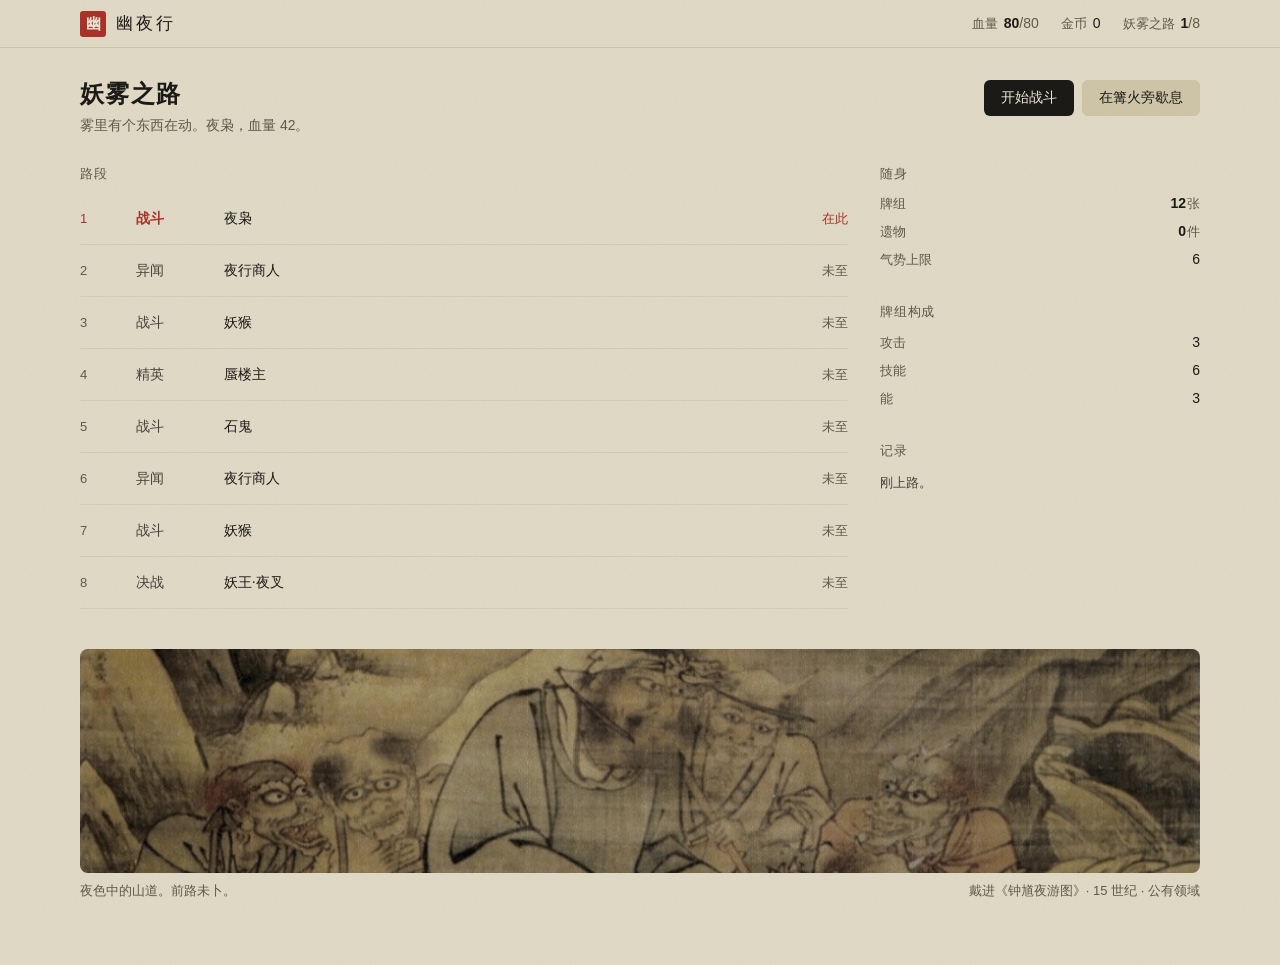
==== commit d0771ca2: "fix(youye): 异闻/战利品/篝火三屏此前从未显示；补右栏、修正画像闪烁" ====
--- a/youye/index.html
+++ b/youye/index.html
@@ -151,7 +151,12 @@
           <p class="sub" id="event-desc"></p>
         </div>
       </div>
-      <ul class="choices" id="event-opts"></ul>
+      <div class="battle-grid">
+        <div class="battle-main">
+          <ul class="choices" id="event-opts"></ul>
+        </div>
+        <aside class="rail" id="event-rail"></aside>
+      </div>
     </section>
 
     <!-- 奖励 -->
@@ -162,8 +167,13 @@
           <p class="sub">选一张卡加入牌组</p>
         </div>
       </div>
-      <div class="hand hand-reward" id="reward-cards"></div>
-      <p class="relic-line" id="reward-relic"></p>
+      <div class="battle-grid">
+        <div class="battle-main">
+          <div class="hand hand-reward" id="reward-cards"></div>
+          <p class="relic-line" id="reward-relic"></p>
+        </div>
+        <aside class="rail" id="reward-rail"></aside>
+      </div>
     </section>
 
     <!-- 篝火 -->
@@ -177,6 +187,12 @@
           <button id="btn-campfire" class="primary">歇息（−50 金，+20 血）</button>
           <button id="btn-campfire-skip" class="ghost">继续赶路</button>
         </div>
+      </div>
+      <div class="battle-grid">
+        <div class="battle-main">
+          <p class="fire-note">火还旺着。歇一会儿要 50 金币，能换回 20 点血量。也可以什么都不做，直接上路。</p>
+        </div>
+        <aside class="rail" id="campfire-rail"></aside>
       </div>
     </section>
 
--- a/youye/css/style.css
+++ b/youye/css/style.css
@@ -278,6 +278,12 @@
 /* ---------- 战利品 ---------- */
 .hand-reward { flex-wrap: wrap; overflow: visible; }
 .relic-line { font-size: var(--fs-body); color: var(--qian); margin-top: 20px; }
+.fire-note {
+  font-size: var(--fs-body); color: var(--ink-2); line-height: 1.6;
+  max-width: 52ch; padding: 14px 16px;
+  background: var(--surface); border: 1px solid var(--border);
+  border-radius: var(--radius-card);
+}
 
 /* ---------- 按钮 ---------- */
 button {
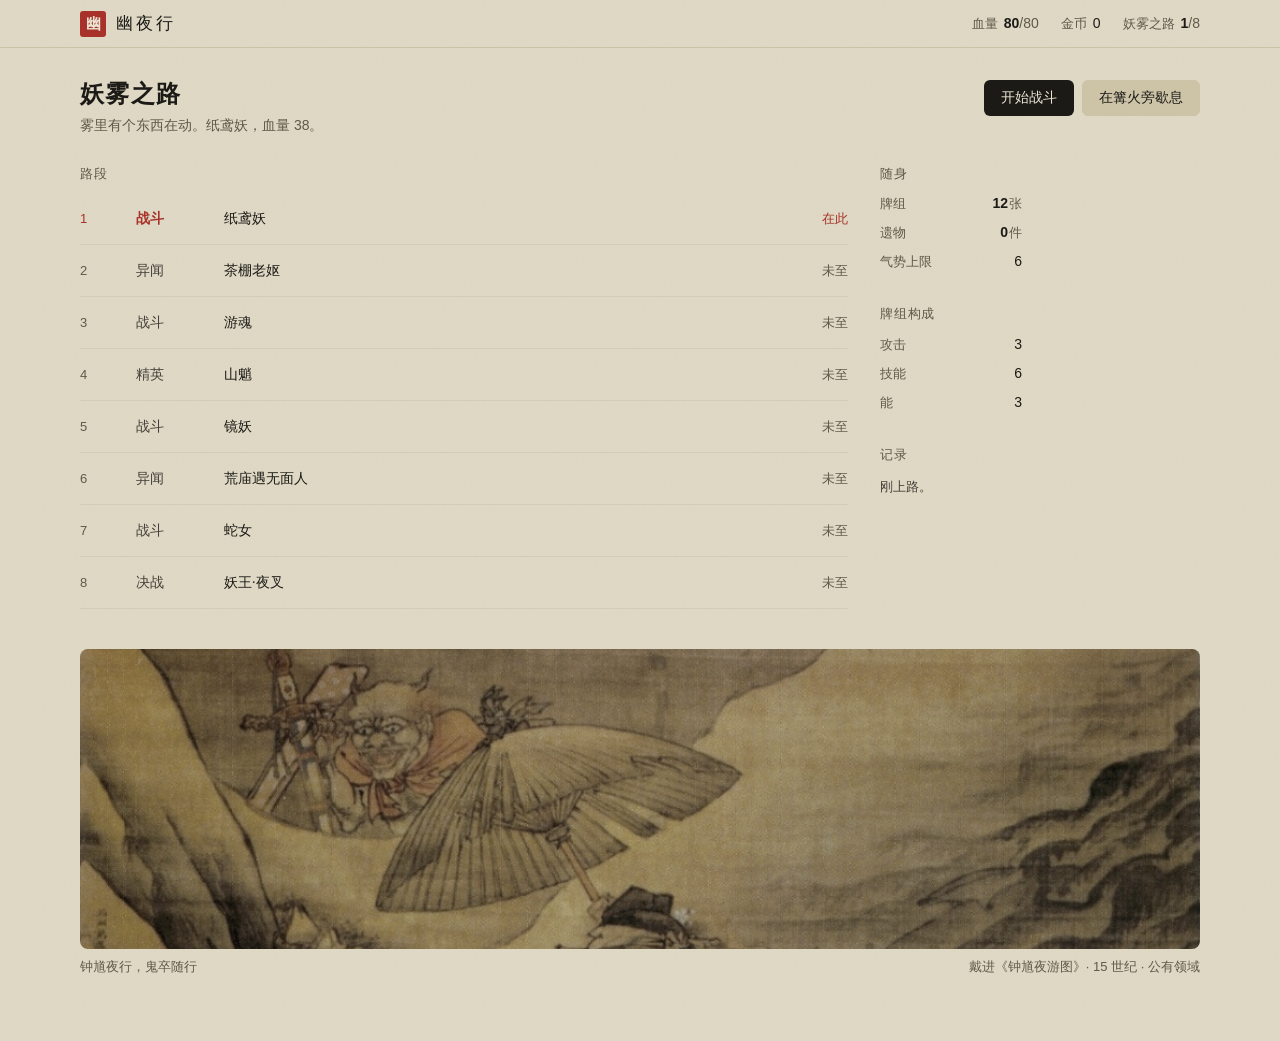
==== commit 566793b8: "fix(youye): 按 critique 修 — 侧栏数字成小表、结算屏补遗物与账、篝火说清代价、卡面短语不拆断、去掉日志 emoji" ====
--- a/youye/index.html
+++ b/youye/index.html
@@ -61,7 +61,7 @@
       <figure class="road-figure" id="road-figure">
         <img id="road-figure-img" src="img/road-night.jpg" alt="夜色中的山道">
         <figcaption>
-          <span class="figure-what">夜色中的山道。前路未卜。</span>
+          <span class="figure-what">钟馗夜行，鬼卒随行</span>
           <span class="figure-credit" id="road-figure-credit"></span>
         </figcaption>
       </figure>
@@ -190,7 +190,7 @@
       </div>
       <div class="battle-grid">
         <div class="battle-main">
-          <p class="fire-note">火还旺着。歇一会儿要 50 金币，能换回 20 点血量。也可以什么都不做，直接上路。</p>
+          <p class="fire-note" id="fire-note"></p>
         </div>
         <aside class="rail" id="campfire-rail"></aside>
       </div>
@@ -206,6 +206,13 @@
         <div class="title-actions">
           <button id="btn-restart" class="primary">再来一局</button>
         </div>
+      </div>
+      <div class="battle-grid">
+        <div class="battle-main">
+          <h2 class="block-label">这一趟的遗物</h2>
+          <ul class="relic-list" id="end-relics"></ul>
+        </div>
+        <aside class="rail" id="end-rail"></aside>
       </div>
     </section>
 
--- a/youye/css/style.css
+++ b/youye/css/style.css
@@ -119,8 +119,12 @@
 .hand, .played-line {
   display: flex; gap: 8px; align-items: flex-start;
   overflow-x: auto; padding-bottom: 4px;
-}
-.played-line { flex-wrap: wrap; overflow: visible; }
+  scrollbar-width: none;          /* 手牌横向可滚，但不要一根丑陋的滚动条 */
+}
+.hand::-webkit-scrollbar, .played-line::-webkit-scrollbar { display: none; }
+.played-line { flex-wrap: wrap; overflow: visible; min-height: 150px; align-content: flex-start; }
+.played-line.is-empty { min-height: 0; }
+.played-empty { display: flex; align-items: center; height: 150px; }
 
 .card {
   position: relative; flex: none;
@@ -155,7 +159,10 @@
 .card-desc {
   font-size: var(--fs-small); color: var(--muted); line-height: 1.5;
   font-family: var(--face-sans);
-}
+  display: flex; flex-wrap: wrap; gap: 0 5px;
+}
+.card-desc span { white-space: nowrap; }
+.card-desc .sep { color: var(--muted); }
 .card-mark {
   position: absolute; right: 10px; bottom: 8px;
   font-size: var(--fs-small); font-weight: 600; color: var(--qian);
@@ -204,9 +211,10 @@
 .meter-danger { --tone: var(--zhu); }
 .meter-gold { --tone: var(--qian-bar); }
 .meter-ends {
-  display: flex; justify-content: space-between; margin-top: 5px;
+  display: flex; gap: 8px; margin-top: 5px;
   font-size: var(--fs-small); color: var(--muted); font-variant-numeric: tabular-nums;
 }
+.meter-ends span:last-child { color: var(--ink-2); }
 
 /* ---------- 我方 ---------- */
 .qish { margin-bottom: 14px; }
@@ -214,10 +222,13 @@
 .qish-value .of { font-size: var(--fs-body); margin-left: 2px; }
 .qish-cap { font-size: var(--fs-small); color: var(--muted); margin: 6px 0 8px; }
 
-.kv-list { display: flex; flex-direction: column; gap: 7px; }
-.kv-list > div { display: flex; justify-content: space-between; align-items: baseline; gap: 12px; }
+.kv-list { display: flex; flex-direction: column; gap: 8px; }
+.kv-list > div {
+  display: grid; grid-template-columns: 72px 60px;
+  gap: 10px; align-items: baseline;
+}
 .kv-list dt { font-size: var(--fs-small); color: var(--muted); }
-.kv-list dd { font-size: var(--fs-body); font-variant-numeric: tabular-nums; }
+.kv-list dd { font-size: var(--fs-body); font-variant-numeric: tabular-nums; text-align: right; }
 .kv-list dd .of { font-size: var(--fs-small); margin-left: 1px; }
 
 /* ---------- 日志 ---------- */
@@ -244,7 +255,8 @@
 /* 夜色山道：地图下方的一幅真画 */
 .road-figure { margin-top: 8px; display: flex; flex-direction: column; gap: 8px; }
 .road-figure img {
-  display: block; width: 100%; height: 224px; object-fit: cover;
+  display: block; width: 100%; height: 300px; object-fit: cover;
+  object-position: center 30%;
   border-radius: var(--radius-card);
   filter: saturate(.55) contrast(.97) brightness(1.06);
 }
@@ -278,6 +290,13 @@
 /* ---------- 战利品 ---------- */
 .hand-reward { flex-wrap: wrap; overflow: visible; }
 .relic-line { font-size: var(--fs-body); color: var(--qian); margin-top: 20px; }
+.relic-list { list-style: none; margin-top: 20px; max-width: 520px; }
+.relic-list li {
+  display: flex; align-items: baseline; gap: 12px;
+  padding: 11px 0; border-bottom: 1px solid var(--rule);
+}
+.relic-list b { font-family: var(--face-serif); font-weight: 600; flex: none; }
+.relic-list span { font-size: var(--fs-small); color: var(--muted); }
 .fire-note {
   font-size: var(--fs-body); color: var(--ink-2); line-height: 1.6;
   max-width: 52ch; padding: 14px 16px;
@@ -297,6 +316,7 @@
 button.primary:hover { background: #322d25; }
 button.primary:active { transform: translateY(1px); }
 button.ghost { background: var(--raised); color: var(--ink); border-color: var(--border); }
+button.is-primary-now { background: var(--ink); color: var(--surface); border-color: transparent; }
 button.ghost:hover { background: var(--paper); border-color: var(--ink-2); }
 button.ghost:active { transform: translateY(1px); }
 button:disabled { opacity: .38; cursor: not-allowed; transform: none; }
@@ -349,15 +369,16 @@
 @media (max-width: 640px) {
   #topbar { padding: 0 16px; }
   #canvas { padding: 20px 16px 48px; }
-  .run-state { gap: 12px; }
-  .run-stat dt { display: none; }
+  .run-state { gap: 14px; }
+  .run-stat { gap: 4px; }
+  .run-stat dt { font-size: var(--fs-small); }
   .rail { grid-template-columns: minmax(0, 1fr); }
   .title-row { flex-direction: column; gap: 14px; }
   .title-actions { width: 100%; }
   .title-actions button { flex: 1; }
-  .card { width: 96px; height: 138px; }
-  .road li { grid-template-columns: 28px 60px minmax(0, 1fr); row-gap: 2px; }
-  .road-state { grid-column: 3; text-align: left; }
+  .card { width: 96px; height: 150px; }
+  .road li { grid-template-columns: 24px 56px minmax(0, 1fr) auto; gap: 10px; }
+  .road-state { grid-column: auto; text-align: right; }
 }
 
 @media (prefers-reduced-motion: reduce) {
